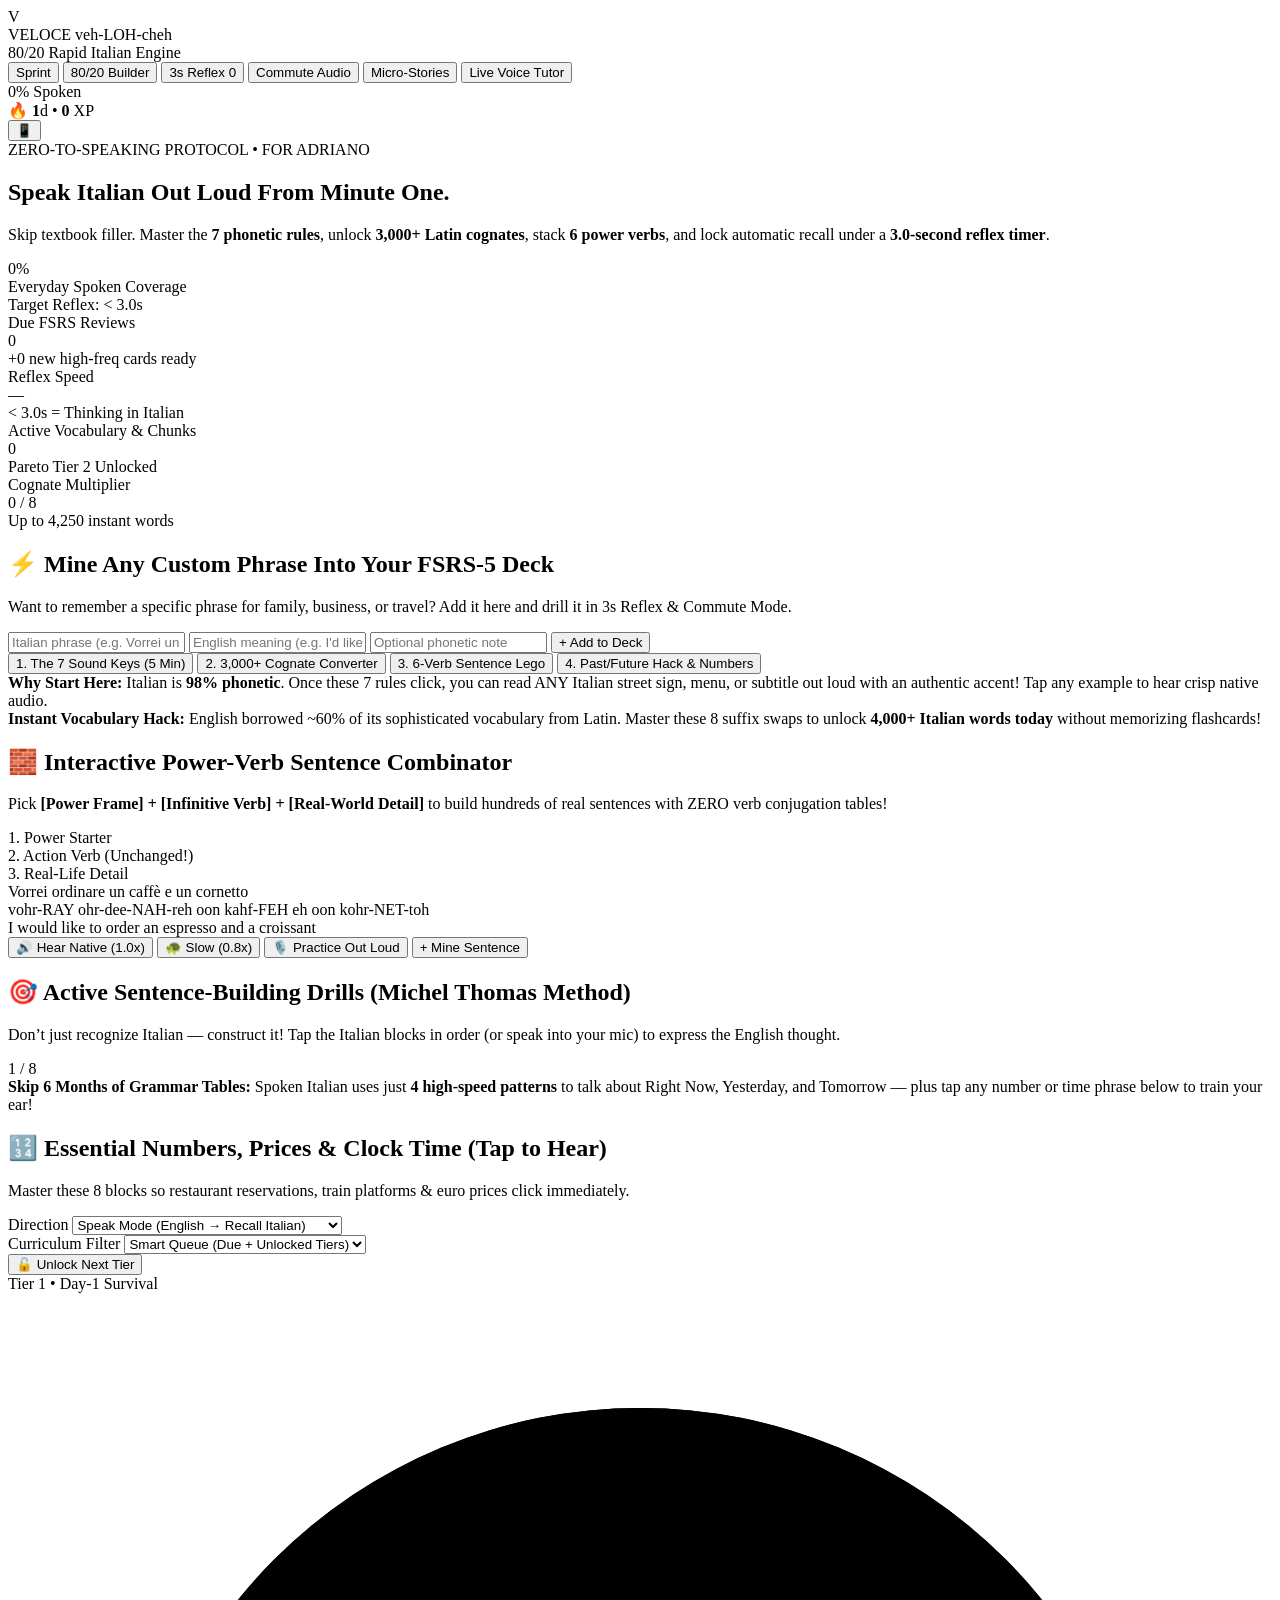
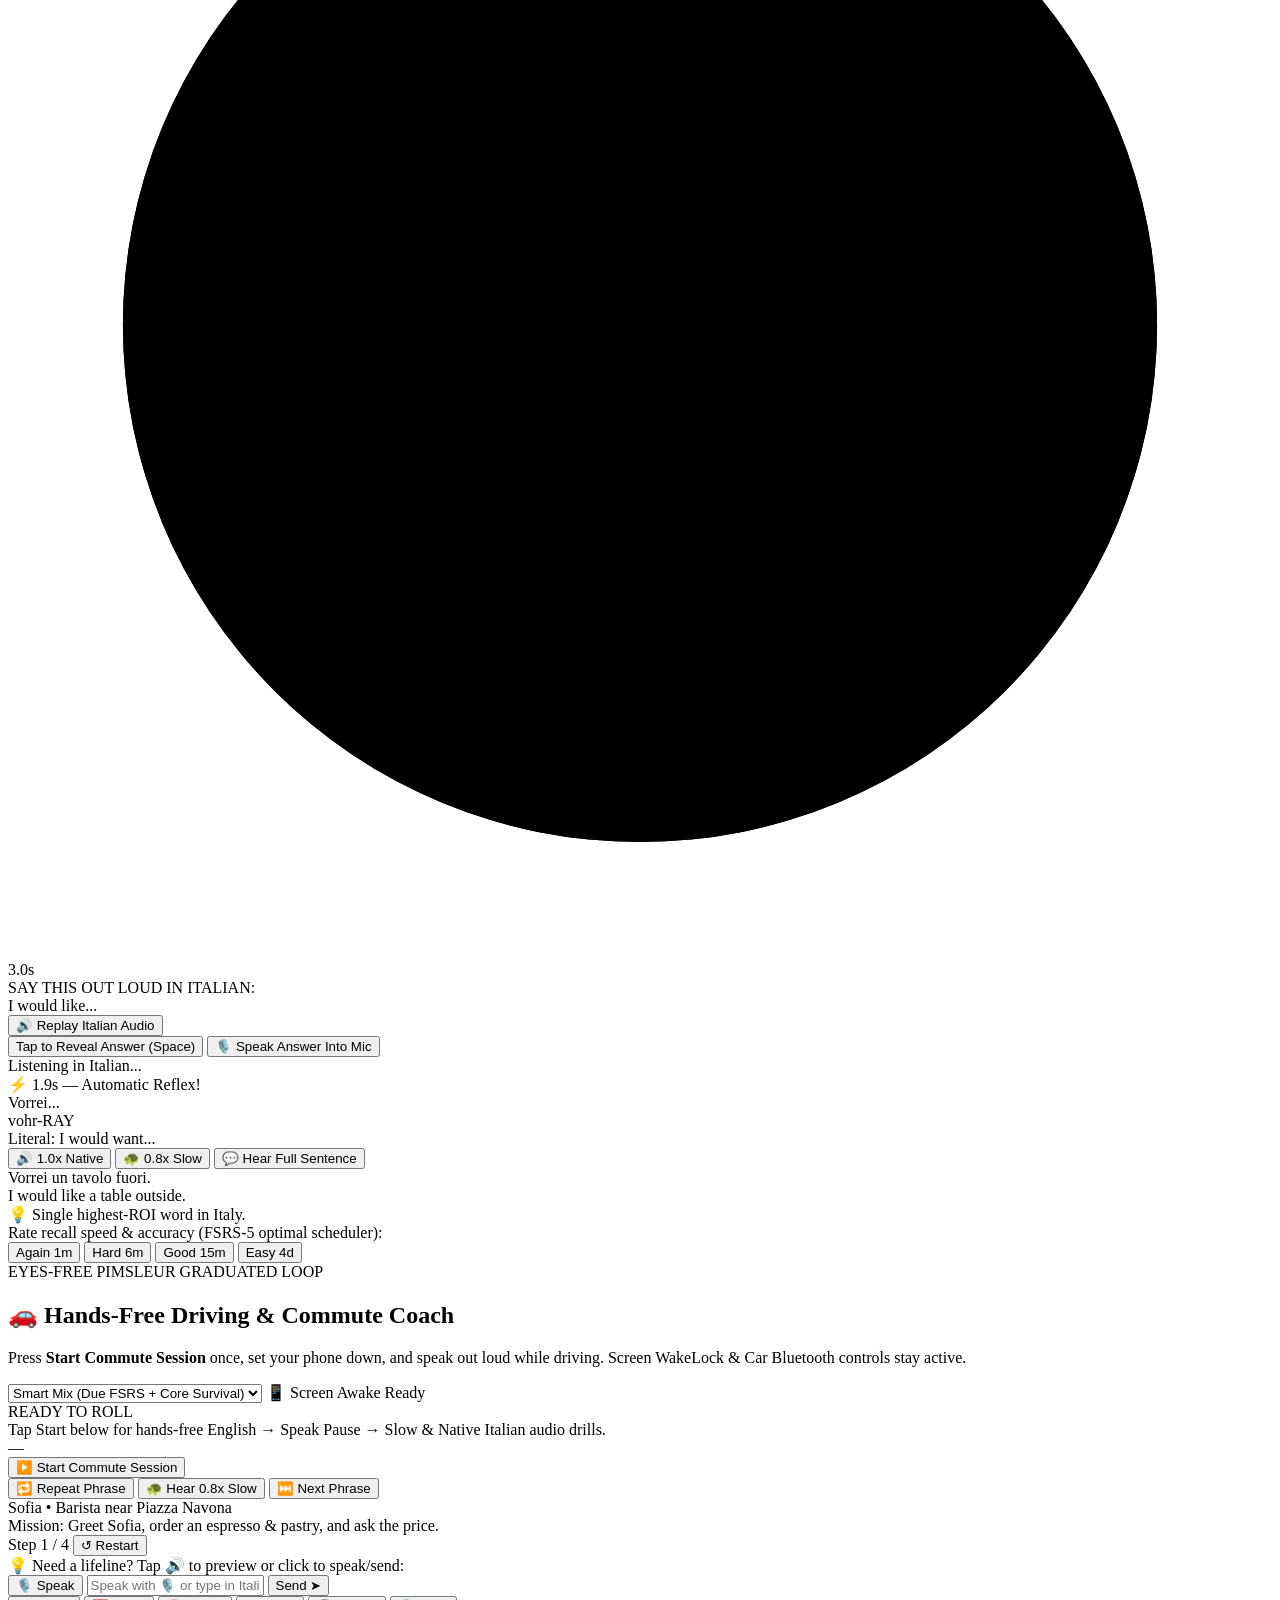
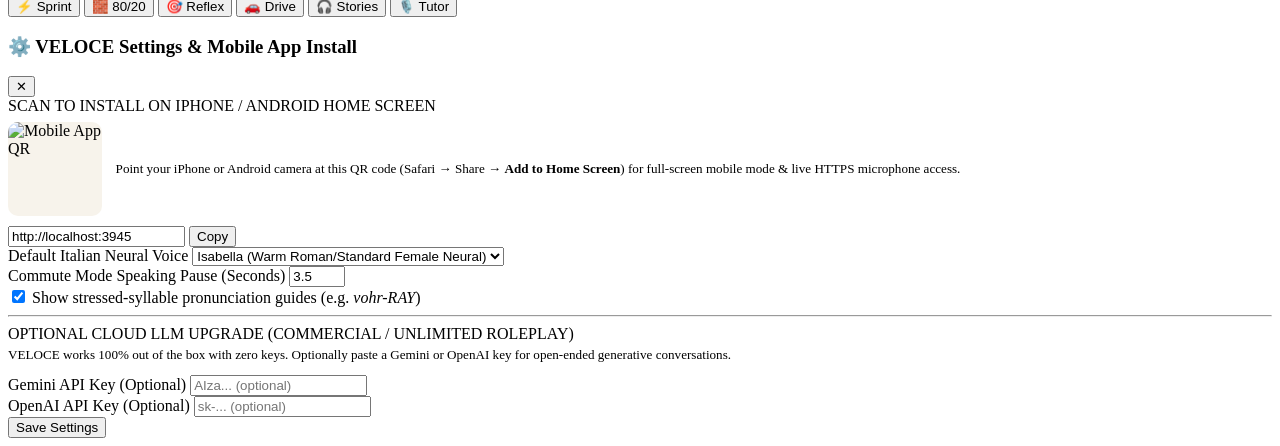
==== index.html @ bdfc1083 "Publish VELOCE index.html" ====
<!DOCTYPE html>
<html lang="en">
<head>
  <meta charset="UTF-8" />
  <meta name="viewport" content="width=device-width, initial-scale=1.0, maximum-scale=1.0, user-scalable=no, viewport-fit=cover" />
  <meta name="theme-color" content="#0e1210" />
  <meta name="apple-mobile-web-app-capable" content="yes" />
  <meta name="apple-mobile-web-app-status-bar-style" content="black-translucent" />
  <meta name="apple-mobile-web-app-title" content="VELOCE" />
  <title>VELOCE — Speak Real Italian Fast</title>
  <link rel="manifest" href="manifest.json" />
  <link rel="icon" type="image/svg+xml" href="icon.svg" />
  <link rel="apple-touch-icon" href="icon.svg" />
  <link rel="preconnect" href="https://fonts.googleapis.com" />
  <link rel="preconnect" href="https://fonts.gstatic.com" crossorigin />
  <link href="https://fonts.googleapis.com/css2?family=Fraunces:opsz,wght@9..144,600;9..144,700&family=Plus+Jakarta+Sans:wght@400;500;600;700;800&display=swap" rel="stylesheet" />
  <link rel="stylesheet" href="styles.css" />
</head>
<body>
  <div class="tricolore-bar">
    <span class="tri-green"></span>
    <span class="tri-white"></span>
    <span class="tri-red"></span>
  </div>

  <!-- Sticky Header -->
  <header class="topbar">
    <div class="brand" id="brandHomeBtn" title="Return to Today's Sprint">
      <div class="brand-mark">V</div>
      <div class="brand-copy">
        <div class="brand-title-row">
          <span class="brand-name">VELOCE</span>
          <span class="brand-phonetic">veh-LOH-cheh</span>
        </div>
        <span class="brand-sub">80/20 Rapid Italian Engine</span>
      </div>
    </div>

    <!-- Desktop Navigation -->
    <nav class="desktop-nav" aria-label="Primary Modes">
      <button class="nav-pill active" data-tab="sprint">Sprint</button>
      <button class="nav-pill" data-tab="builder">80/20 Builder</button>
      <button class="nav-pill" data-tab="reflex">3s Reflex <span class="pill-badge" id="navDueBadge">0</span></button>
      <button class="nav-pill" data-tab="drive">Commute Audio</button>
      <button class="nav-pill" data-tab="stories">Micro-Stories</button>
      <button class="nav-pill" data-tab="tutor">Live Voice Tutor</button>
    </nav>

    <div class="topbar-stats">
      <div class="stat-chip" title="Estimated everyday spoken Italian coverage unlocked">
        <span class="stat-dot green"></span>
        <span id="hdrCoverage">0%</span>
        <span class="stat-label-hide">Spoken</span>
      </div>
      <div class="stat-chip gold" title="Daily Streak & Fluency XP">
        <span>🔥 <strong id="hdrStreak">1</strong>d</span>
        <span class="divider">•</span>
        <span><strong id="hdrXp">0</strong> XP</span>
      </div>
      <button class="icon-btn" id="openSettingsBtn" title="Scan QR for iPhone/Android &amp; Voice Settings" aria-label="Settings">
        📱
      </button>
    </div>
  </header>

  <!-- Main Viewport -->
  <main class="app-container">

    <!-- ==================== 1. TODAY'S SPRINT ==================== -->
    <section class="view active" id="view-sprint">
      <div class="hero-card">
        <div class="hero-top">
          <div>
            <span class="eyebrow">ZERO-TO-SPEAKING PROTOCOL • FOR ADRIANO</span>
            <h1>Speak Italian Out Loud From Minute One.</h1>
            <p class="hero-desc">
              Skip textbook filler. Master the <strong>7 phonetic rules</strong>, unlock <strong>3,000+ Latin cognates</strong>, stack <strong>6 power verbs</strong>, and lock automatic recall under a <strong>3.0-second reflex timer</strong>.
            </p>
          </div>
          <div class="coverage-dial-card">
            <div class="coverage-big" id="sprintCoverageBig">0%</div>
            <div class="coverage-caption">Everyday Spoken Coverage</div>
            <div class="coverage-bar-track">
              <div class="coverage-bar-fill" id="sprintCoverageBar" style="width: 6%"></div>
            </div>
            <div class="coverage-sub" id="sprintLatencyStat">Target Reflex: &lt; 3.0s</div>
          </div>
        </div>

        <!-- 5-Step 15-Min Daily Sprint -->
        <div class="sprint-checklist" id="sprintChecklist"></div>
      </div>

      <!-- Telemetry KPI Strip -->
      <div class="kpi-grid">
        <div class="kpi-card">
          <span class="kpi-label">Due FSRS Reviews</span>
          <div class="kpi-val" id="kpiDue">0</div>
          <span class="kpi-foot" id="kpiNewAvail">+0 new high-freq cards ready</span>
        </div>
        <div class="kpi-card">
          <span class="kpi-label">Reflex Speed</span>
          <div class="kpi-val" id="kpiLatency">—</div>
          <span class="kpi-foot">&lt; 3.0s = Thinking in Italian</span>
        </div>
        <div class="kpi-card">
          <span class="kpi-label">Active Vocabulary &amp; Chunks</span>
          <div class="kpi-val" id="kpiMastered">0</div>
          <span class="kpi-foot" id="kpiTierLabel">Pareto Tier 2 Unlocked</span>
        </div>
        <div class="kpi-card">
          <span class="kpi-label">Cognate Multiplier</span>
          <div class="kpi-val" id="kpiCognates">0 / 8</div>
          <span class="kpi-foot">Up to 4,250 instant words</span>
        </div>
      </div>

      <!-- Instant Phrase Miner Widget -->
      <div class="section-card miner-quick-card">
        <div class="section-head">
          <div>
            <h2>⚡ Mine Any Custom Phrase Into Your FSRS-5 Deck</h2>
            <p class="muted">Want to remember a specific phrase for family, business, or travel? Add it here and drill it in 3s Reflex &amp; Commute Mode.</p>
          </div>
        </div>
        <form id="customMineForm" class="mine-form">
          <input type="text" id="mineItInput" placeholder="Italian phrase (e.g. Vorrei un espresso doppio)" required />
          <input type="text" id="mineEnInput" placeholder="English meaning (e.g. I'd like a double espresso)" required />
          <input type="text" id="minePhInput" placeholder="Optional phonetic note" />
          <button type="submit" class="btn-primary">+ Add to Deck</button>
        </form>
      </div>
    </section>

    <!-- ==================== 2. 80/20 POWER BUILDER ==================== -->
    <section class="view" id="view-builder">
      <div class="subtab-bar">
        <button class="subtab-btn active" data-subtab="builder-sounds">1. The 7 Sound Keys (5 Min)</button>
        <button class="subtab-btn" data-subtab="builder-cognates">2. 3,000+ Cognate Converter</button>
        <button class="subtab-btn" data-subtab="builder-lego">3. 6-Verb Sentence Lego</button>
        <button class="subtab-btn" data-subtab="builder-verbs">4. Past/Future Hack &amp; Numbers</button>
      </div>

      <!-- Sub-view A: 7 Sound Keys -->
      <div class="subview active" id="builder-sounds">
        <div class="banner-note">
          <strong>Why Start Here:</strong> Italian is <strong>98% phonetic</strong>. Once these 7 rules click, you can read ANY Italian street sign, menu, or subtitle out loud with an authentic accent! Tap any example to hear crisp native audio.
        </div>
        <div class="cards-stack" id="phoneticKeysList"></div>
      </div>

      <!-- Sub-view B: Cognate Converter -->
      <div class="subview" id="builder-cognates">
        <div class="banner-note">
          <strong>Instant Vocabulary Hack:</strong> English borrowed ~60% of its sophisticated vocabulary from Latin. Master these 8 suffix swaps to unlock <strong>4,000+ Italian words today</strong> without memorizing flashcards!
        </div>
        <div class="cards-stack" id="cognateLawsList"></div>
      </div>

      <!-- Sub-view C: Michel Thomas Power-Verb Lego Matrix -->
      <div class="subview" id="builder-lego">
        <div class="section-card">
          <div class="section-head">
            <div>
              <h2>🧱 Interactive Power-Verb Sentence Combinator</h2>
              <p class="muted">Pick <strong>[Power Frame] + [Infinitive Verb] + [Real-World Detail]</strong> to build hundreds of real sentences with ZERO verb conjugation tables!</p>
            </div>
          </div>

          <div class="lego-slots-grid">
            <div class="lego-col">
              <label class="slot-label">1. Power Starter</label>
              <div class="lego-options" id="legoStarters"></div>
            </div>
            <div class="lego-col">
              <label class="slot-label">2. Action Verb (Unchanged!)</label>
              <div class="lego-options" id="legoActions"></div>
            </div>
            <div class="lego-col">
              <label class="slot-label">3. Real-Life Detail</label>
              <div class="lego-options" id="legoComplements"></div>
            </div>
          </div>

          <div class="lego-preview-box">
            <div class="lego-it" id="legoBuiltIt">Vorrei ordinare un caffè e un cornetto</div>
            <div class="lego-ph" id="legoBuiltPh">vohr-RAY ohr-dee-NAH-reh oon kahf-FEH eh oon kohr-NET-toh</div>
            <div class="lego-en" id="legoBuiltEn">I would like to order an espresso and a croissant</div>
            <div class="lego-note" id="legoBuiltNote"></div>
            <div class="lego-actions-row">
              <button class="btn-primary" id="legoSpeakNormalBtn">🔊 Hear Native (1.0x)</button>
              <button class="btn-secondary" id="legoSpeakSlowBtn">🐢 Slow (0.8x)</button>
              <button class="btn-secondary" id="legoMicPracticeBtn">🎙️ Practice Out Loud</button>
              <button class="btn-outline" id="legoMineBtn">+ Mine Sentence</button>
            </div>
            <div class="mic-feedback-inline hidden" id="legoMicFeedback"></div>
          </div>
        </div>

        <!-- Guided Sentence Construction Challenges -->
        <div class="section-card" style="margin-top: 1.25rem;">
          <div class="section-head">
            <div>
              <h2>🎯 Active Sentence-Building Drills (Michel Thomas Method)</h2>
              <p class="muted">Don’t just recognize Italian — construct it! Tap the Italian blocks in order (or speak into your mic) to express the English thought.</p>
            </div>
            <span class="pill-counter" id="challengeProgressBadge">1 / 8</span>
          </div>
          <div id="legoChallengeArena"></div>
        </div>
      </div>

      <!-- Sub-view D: Polyglot Verb, Past/Future Shortcuts & Numbers/Time -->
      <div class="subview" id="builder-verbs">
        <div class="banner-note">
          <strong>Skip 6 Months of Grammar Tables:</strong> Spoken Italian uses just <strong>4 high-speed patterns</strong> to talk about Right Now, Yesterday, and Tomorrow — plus tap any number or time phrase below to train your ear!
        </div>
        <div class="cards-stack" id="verbHacksList"></div>
        <div class="section-card" style="margin-top:1.15rem;">
          <div class="section-head">
            <div>
              <h2>🔢 Essential Numbers, Prices &amp; Clock Time (Tap to Hear)</h2>
              <p class="muted">Master these 8 blocks so restaurant reservations, train platforms &amp; euro prices click immediately.</p>
            </div>
          </div>
          <div class="ex-chips-grid" id="numbersTimeGrid"></div>
        </div>
      </div>
    </section>

    <!-- ==================== 3. FSRS-5 3-SECOND REFLEX DRILLS ==================== -->
    <section class="view" id="view-reflex">
      <div class="reflex-toolbar">
        <div class="toolbar-group">
          <label class="mini-label">Direction</label>
          <select id="reflexDirectionSelect" class="select-pill">
            <option value="en-to-it">Speak Mode (English → Recall Italian)</option>
            <option value="audio-to-en">Pure Ear Mode (Italian Audio → Meaning)</option>
          </select>
        </div>
        <div class="toolbar-group">
          <label class="mini-label">Curriculum Filter</label>
          <select id="reflexTierSelect" class="select-pill">
            <option value="unlocked">Smart Queue (Due + Unlocked Tiers)</option>
            <option value="1">Tier 1: Day-1 Survival</option>
            <option value="2">Tier 2: Power Verbs</option>
            <option value="3">Tier 3: Connectors &amp; Glue</option>
            <option value="4">Tier 4: Cafe, Trattoria &amp; Wine</option>
            <option value="5">Tier 5: Travel &amp; Directions</option>
            <option value="6">Tier 6: Family, Heritage &amp; Work</option>
            <option value="7">Tier 7: Native Expressions</option>
            <option value="8">Tier 8: Numbers, Time &amp; Past Tense</option>
            <option value="mined">My Mined Phrases</option>
          </select>
        </div>
        <button class="btn-secondary btn-sm" id="unlockAllTiersBtn" title="Unlock all 8 Pareto frequency tiers immediately">🔓 Unlock Next Tier</button>
      </div>

      <div class="reflex-stage" id="reflexStage">
        <div class="reflex-card" id="reflexCard">
          <div class="reflex-card-header">
            <span class="tier-tag" id="rfCategoryTag">Tier 1 • Day-1 Survival</span>
            <div class="timer-ring-wrap" title="Answer under 3.0s to bypass mental translation!">
              <svg class="timer-svg" viewBox="0 0 44 44">
                <circle class="timer-bg" cx="22" cy="22" r="18"></circle>
                <circle class="timer-fg" id="rfTimerCircle" cx="22" cy="22" r="18"></circle>
              </svg>
              <span class="timer-text" id="rfTimerText">3.0s</span>
            </div>
          </div>

          <div class="reflex-prompt-zone">
            <div class="prompt-instruction" id="rfInstruction">SAY THIS OUT LOUD IN ITALIAN:</div>
            <div class="prompt-main" id="rfPromptMain">I would like...</div>
            <button class="btn-audio-pill hidden" id="rfReplayPromptAudioBtn">🔊 Replay Italian Audio</button>
          </div>

          <!-- Voice Answer or Reveal -->
          <div class="reflex-pre-reveal" id="rfPreReveal">
            <button class="btn-primary btn-xl" id="rfRevealBtn">Tap to Reveal Answer (Space)</button>
            <button class="btn-mic-outline" id="rfVoiceAnswerBtn">🎙️ Speak Answer Into Mic</button>
            <div class="mic-live-status hidden" id="rfMicStatus">Listening in Italian...</div>
          </div>

          <!-- Answer Zone -->
          <div class="reflex-answer-zone hidden" id="rfAnswerZone">
            <div class="latency-pill" id="rfLatencyBadge">⚡ 1.9s — Automatic Reflex!</div>
            <div class="answer-it" id="rfAnswerIt">Vorrei...</div>
            <div class="answer-ph" id="rfAnswerPh">vohr-RAY</div>
            <div class="answer-en-sub" id="rfAnswerSub">Literal: I would want...</div>

            <div class="answer-audio-btns">
              <button class="btn-secondary btn-sm" id="rfHearNormalBtn">🔊 1.0x Native</button>
              <button class="btn-secondary btn-sm" id="rfHearSlowBtn">🐢 0.8x Slow</button>
              <button class="btn-secondary btn-sm" id="rfHearExampleBtn">💬 Hear Full Sentence</button>
            </div>

            <div class="example-box">
              <div class="ex-it" id="rfExampleIt">Vorrei un tavolo fuori.</div>
              <div class="ex-en" id="rfExampleEn">I would like a table outside.</div>
              <div class="ex-tip" id="rfTip">💡 Single highest-ROI word in Italy.</div>
            </div>

            <div class="fsrs-grade-label">Rate recall speed &amp; accuracy (FSRS-5 optimal scheduler):</div>
            <div class="fsrs-buttons">
              <button class="grade-btn again" data-rating="1">
                <span class="g-name">Again</span>
                <span class="g-int" id="int-1">1m</span>
              </button>
              <button class="grade-btn hard" data-rating="2">
                <span class="g-name">Hard</span>
                <span class="g-int" id="int-2">6m</span>
              </button>
              <button class="grade-btn good" data-rating="3">
                <span class="g-name">Good</span>
                <span class="g-int" id="int-3">15m</span>
              </button>
              <button class="grade-btn easy" data-rating="4">
                <span class="g-name">Easy</span>
                <span class="g-int" id="int-4">4d</span>
              </button>
            </div>
          </div>
        </div>
      </div>
    </section>

    <!-- ==================== 4. HANDS-FREE COMMUTE / DRIVING MODE ==================== -->
    <section class="view" id="view-drive">
      <div class="drive-shell">
        <div class="drive-header">
          <span class="eyebrow">EYES-FREE PIMSLEUR GRADUATED LOOP</span>
          <h2>🚗 Hands-Free Driving &amp; Commute Coach</h2>
          <p class="muted">Press <strong>Start Commute Session</strong> once, set your phone down, and speak out loud while driving. Screen WakeLock &amp; Car Bluetooth controls stay active.</p>
        </div>

        <div class="drive-controls-top">
          <select id="driveTopicSelect" class="select-pill">
            <option value="smart">Smart Mix (Due FSRS + Core Survival)</option>
            <option value="1">Day-1 Survival &amp; Politeness</option>
            <option value="2">The 6 Power Verbs</option>
            <option value="3">Connectors &amp; Conversation Glue</option>
            <option value="4">Cafe, Restaurant &amp; Wine</option>
            <option value="5">Travel, Directions &amp; Hotel</option>
            <option value="6">Heritage, Family &amp; Business</option>
            <option value="7">Authentic Native Reactions</option>
            <option value="8">Numbers, Time &amp; Past-Tense Power</option>
          </select>
          <span class="wakelock-pill" id="wakeLockBadge">📱 Screen Awake Ready</span>
        </div>

        <div class="drive-stage-card">
          <div class="drive-step-indicator" id="drivePhaseBadge">READY TO ROLL</div>
          <div class="drive-main-en" id="drivePromptEn">Tap Start below for hands-free English → Speak Pause → Slow &amp; Native Italian audio drills.</div>
          <div class="drive-main-it" id="driveTargetIt">—</div>
          <div class="drive-main-ph" id="driveTargetPh"></div>

          <div class="drive-progress-track">
            <div class="drive-progress-fill" id="driveProgressFill" style="width:0%"></div>
          </div>

          <div class="drive-giant-buttons">
            <button class="btn-drive-main" id="driveToggleBtn">▶️ Start Commute Session</button>
          </div>

          <div class="drive-sub-buttons">
            <button class="btn-drive-sub" id="driveRepeatBtn">🔁 Repeat Phrase</button>
            <button class="btn-drive-sub" id="driveSlowBtn">🐢 Hear 0.8x Slow</button>
            <button class="btn-drive-sub" id="driveSkipBtn">⏭️ Next Phrase</button>
          </div>
        </div>
      </div>
    </section>

    <!-- ==================== 5. NATIVE EAR & MICRO-STORIES ==================== -->
    <section class="view" id="view-stories">
      <div class="stories-layout">
        <aside class="stories-sidebar" id="storiesList"></aside>
        <div class="story-reader-card" id="storyReader"></div>
      </div>
    </section>

    <!-- ==================== 6. LIVE AI ITALIAN VOICE TUTOR ==================== -->
    <section class="view" id="view-tutor">
      <div class="tutor-layout">
        <aside class="tutor-scenarios" id="tutorScenarioList"></aside>

        <div class="tutor-chat-panel">
          <div class="tutor-top-banner">
            <div>
              <div class="tutor-persona-name" id="tutorPersonaTitle">Sofia • Barista near Piazza Navona</div>
              <div class="tutor-mission-desc" id="tutorMissionGoal">Mission: Greet Sofia, order an espresso &amp; pastry, and ask the price.</div>
            </div>
            <div class="tutor-top-right">
              <span class="mission-step-pill" id="tutorStepBadge">Step 1 / 4</span>
              <button class="btn-secondary btn-sm" id="tutorRestartBtn">↺ Restart</button>
            </div>
          </div>

          <div class="chat-messages" id="tutorMessages"></div>

          <!-- 3 Beginner Lifelines ("Say This Next...") -->
          <div class="lifelines-drawer">
            <div class="lifelines-label">💡 Need a lifeline? Tap 🔊 to preview or click to speak/send:</div>
            <div class="lifelines-grid" id="tutorLifelines"></div>
          </div>

          <!-- Voice Mic + Text Input Bar -->
          <div class="tutor-input-bar">
            <button class="btn-mic-live" id="tutorMicBtn" title="Tap and speak Italian out loud!">
              <span id="tutorMicIcon">🎙️</span>
              <span id="tutorMicLabel">Speak</span>
            </button>
            <input type="text" id="tutorTextInput" placeholder="Speak with 🎙️ or type in Italian (or ask 'How do I say...')..." />
            <button class="btn-primary" id="tutorSendBtn">Send ➤</button>
          </div>
        </div>
      </div>
    </section>

  </main>

  <!-- Mobile Bottom Navigation -->
  <nav class="bottom-nav" aria-label="Mobile Navigation">
    <button class="bnav-item active" data-tab="sprint">
      <span class="bnav-icon">⚡</span>
      <span class="bnav-txt">Sprint</span>
    </button>
    <button class="bnav-item" data-tab="builder">
      <span class="bnav-icon">🧱</span>
      <span class="bnav-txt">80/20</span>
    </button>
    <button class="bnav-item" data-tab="reflex">
      <span class="bnav-icon">🎯</span>
      <span class="bnav-txt">Reflex</span>
    </button>
    <button class="bnav-item" data-tab="drive">
      <span class="bnav-icon">🚗</span>
      <span class="bnav-txt">Drive</span>
    </button>
    <button class="bnav-item" data-tab="stories">
      <span class="bnav-icon">🎧</span>
      <span class="bnav-txt">Stories</span>
    </button>
    <button class="bnav-item" data-tab="tutor">
      <span class="bnav-icon">🎙️</span>
      <span class="bnav-txt">Tutor</span>
    </button>
  </nav>

  <!-- Settings & Mobile PWA Modal -->
  <div class="modal-backdrop hidden" id="settingsModal">
    <div class="modal-card">
      <div class="modal-head">
        <h3>⚙️ VELOCE Settings &amp; Mobile App Install</h3>
        <button class="icon-btn" id="closeSettingsBtn">✕</button>
      </div>
      <div class="modal-body">
        <div class="mobile-link-box">
          <div class="eyebrow">SCAN TO INSTALL ON IPHONE / ANDROID HOME SCREEN</div>
          <div style="display:flex;gap:0.85rem;align-items:center;margin:0.4rem 0 0.65rem;">
            <img id="modalQrImg" src="api/qr" alt="Mobile App QR" style="width:94px;height:94px;border-radius:10px;border:1px solid var(--border-strong);background:#f7f3eb;flex-shrink:0;" />
            <p class="muted" style="margin:0;font-size:0.82rem;">Point your iPhone or Android camera at this QR code (Safari → Share → <strong>Add to Home Screen</strong>) for full-screen mobile mode &amp; live HTTPS microphone access.</p>
          </div>
          <div class="tunnel-url-row">
            <input type="text" id="modalTunnelUrl" readonly value="http://localhost:3945" />
            <button class="btn-secondary btn-sm" id="copyTunnelBtn">Copy</button>
          </div>
        </div>

        <div class="form-row">
          <label>Default Italian Neural Voice</label>
          <select id="settingVoiceGender" class="select-pill full">
            <option value="female">Isabella (Warm Roman/Standard Female Neural)</option>
            <option value="male">Diego (Clear Milan/Standard Male Neural)</option>
          </select>
        </div>

        <div class="form-row">
          <label>Commute Mode Speaking Pause (Seconds)</label>
          <input type="number" id="settingCommutePause" min="2" max="8" step="0.5" value="3.5" />
        </div>

        <div class="form-row checkbox-row">
          <input type="checkbox" id="settingShowPhonetics" checked />
          <label for="settingShowPhonetics">Show stressed-syllable pronunciation guides (e.g. <em>vohr-RAY</em>)</label>
        </div>

        <hr class="modal-hr" />
        <div class="eyebrow">OPTIONAL CLOUD LLM UPGRADE (COMMERCIAL / UNLIMITED ROLEPLAY)</div>
        <p class="muted" style="font-size:0.82rem;margin:0.25rem 0 0.75rem;">VELOCE works 100% out of the box with zero keys. Optionally paste a Gemini or OpenAI key for open-ended generative conversations.</p>
        <div class="form-row">
          <label>Gemini API Key (Optional)</label>
          <input type="password" id="settingGeminiKey" placeholder="AIza... (optional)" autocomplete="off" />
        </div>
        <div class="form-row">
          <label>OpenAI API Key (Optional)</label>
          <input type="password" id="settingOpenaiKey" placeholder="sk-... (optional)" autocomplete="off" />
        </div>
      </div>
      <div class="modal-foot">
        <button class="btn-primary" id="saveSettingsBtn">Save Settings</button>
      </div>
    </div>
  </div>

  <!-- Toast Notification -->
  <div class="toast hidden" id="appToast"></div>

  <script src="app.js"></script>
</body>
</html>
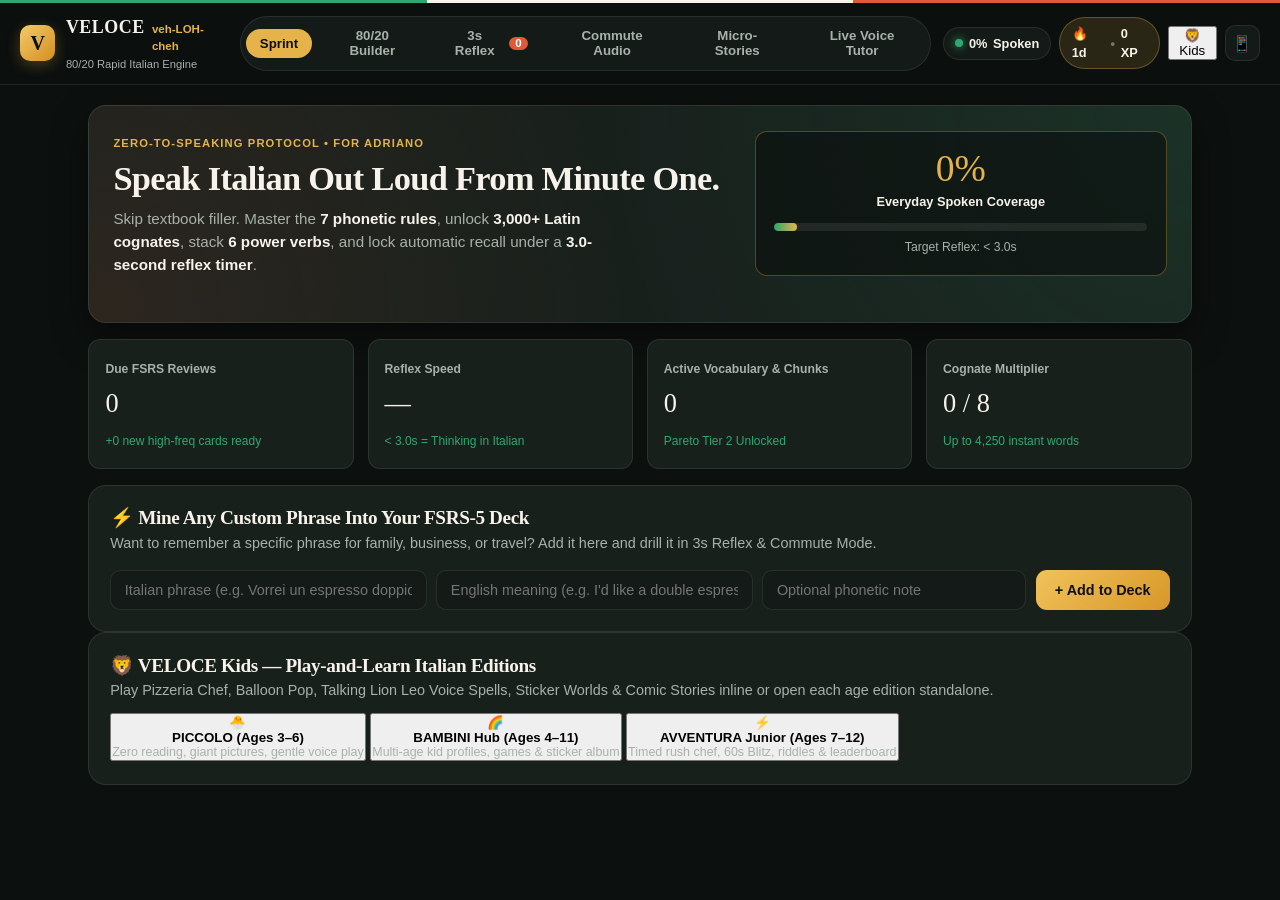
==== commit 1302818e: "Publish VELOCE index.html" ====
--- a/index.html
+++ b/index.html
@@ -57,6 +57,7 @@
         <span class="divider">•</span>
         <span><strong id="hdrXp">0</strong> XP</span>
       </div>
+      <button class="kids-mode-pill" id="openKidsModeBtn" title="Switch to Kids Play-and-Learn Italian">🦁 <span>Kids</span></button>
       <button class="icon-btn" id="openSettingsBtn" title="Scan QR for iPhone/Android &amp; Voice Settings" aria-label="Settings">
         📱
       </button>
@@ -71,7 +72,7 @@
       <div class="hero-card">
         <div class="hero-top">
           <div>
-            <span class="eyebrow">ZERO-TO-SPEAKING PROTOCOL • FOR ADRIANO</span>
+            <span class="eyebrow" id="heroEyebrowUser">ZERO-TO-SPEAKING PROTOCOL • FOR ADRIANO</span>
             <h1>Speak Italian Out Loud From Minute One.</h1>
             <p class="hero-desc">
               Skip textbook filler. Master the <strong>7 phonetic rules</strong>, unlock <strong>3,000+ Latin cognates</strong>, stack <strong>6 power verbs</strong>, and lock automatic recall under a <strong>3.0-second reflex timer</strong>.
@@ -129,6 +130,39 @@
           <input type="text" id="minePhInput" placeholder="Optional phonetic note" />
           <button type="submit" class="btn-primary">+ Add to Deck</button>
         </form>
+      </div>
+
+      <!-- VELOCE Kids Play Worlds Launcher -->
+      <div class="section-card kids-launcher-card">
+        <div class="section-head" style="margin-bottom:0.75rem;">
+          <div>
+            <h2>🦁 VELOCE Kids — Play-and-Learn Italian Editions</h2>
+            <p class="muted">Play Pizzeria Chef, Balloon Pop, Talking Lion Leo Voice Spells, Sticker Worlds &amp; Comic Stories inline or open each age edition standalone.</p>
+          </div>
+        </div>
+        <div class="kids-launch-grid">
+          <button class="kids-launch-btn" data-kids-edition="piccolo">
+            <span class="kl-icon">🐣</span>
+            <div>
+              <strong>PICCOLO (Ages 3–6)</strong>
+              <div class="muted" style="font-size:0.78rem;">Zero reading, giant pictures, gentle voice play</div>
+            </div>
+          </button>
+          <button class="kids-launch-btn" data-kids-edition="kids">
+            <span class="kl-icon">🌈</span>
+            <div>
+              <strong>BAMBINI Hub (Ages 4–11)</strong>
+              <div class="muted" style="font-size:0.78rem;">Multi-age kid profiles, games &amp; sticker album</div>
+            </div>
+          </button>
+          <button class="kids-launch-btn" data-kids-edition="junior">
+            <span class="kl-icon">⚡</span>
+            <div>
+              <strong>AVVENTURA Junior (Ages 7–12)</strong>
+              <div class="muted" style="font-size:0.78rem;">Timed rush chef, 60s Blitz, riddles &amp; leaderboard</div>
+            </div>
+          </button>
+        </div>
       </div>
     </section>
 
@@ -504,6 +538,22 @@
     </div>
   </div>
 
+  <!-- Fullscreen Embedded Kids Mode Overlay -->
+  <div class="kids-overlay hidden" id="kidsModeOverlay">
+    <div class="kids-overlay-bar">
+      <div class="kids-ov-eds">
+        <button class="kids-ov-ed active" data-ov-ed="kids">🌈 4–11 Hub</button>
+        <button class="kids-ov-ed" data-ov-ed="piccolo">🐣 3–6 Piccolo</button>
+        <button class="kids-ov-ed" data-ov-ed="junior">⚡ 7–12 Junior</button>
+      </div>
+      <div style="display:flex;gap:0.45rem;align-items:center;">
+        <a id="kidsStandaloneLink" href="kids/" target="_blank" rel="noopener" class="btn-secondary btn-sm" style="text-decoration:none;">Open Standalone ↗</a>
+        <button class="btn-primary btn-sm" id="closeKidsModeBtn">✕ Back to VELOCE</button>
+      </div>
+    </div>
+    <iframe id="kidsEmbeddedFrame" title="VELOCE Kids Mode" allow="microphone; autoplay"></iframe>
+  </div>
+
   <!-- Toast Notification -->
   <div class="toast hidden" id="appToast"></div>
 
--- a/styles.css
+++ b/styles.css
@@ -0,0 +1,1279 @@
+:root {
+  --bg: #0c100e;
+  --bg-elev: #141a17;
+  --bg-card: #18201c;
+  --bg-card-hover: #1e2823;
+  --border: rgba(247, 243, 235, 0.09);
+  --border-strong: rgba(230, 179, 75, 0.32);
+  --text: #f7f3eb;
+  --text-muted: #a6b2aa;
+  --gold: #e6b34b;
+  --gold-soft: rgba(230, 179, 75, 0.14);
+  --green: #2ea86f;
+  --green-soft: rgba(46, 168, 111, 0.15);
+  --terracotta: #e05a3a;
+  --terracotta-soft: rgba(224, 90, 58, 0.16);
+  --blue: #4f9cf9;
+  --radius-lg: 18px;
+  --radius-md: 12px;
+  --radius-sm: 8px;
+  --shadow: 0 14px 36px rgba(0, 0, 0, 0.42);
+}
+
+* {
+  box-sizing: border-box;
+  margin: 0;
+  padding: 0;
+  -webkit-tap-highlight-color: transparent;
+}
+
+html, body {
+  background: var(--bg);
+  color: var(--text);
+  font-family: 'Plus Jakarta Sans', -apple-system, BlinkMacSystemFont, sans-serif;
+  line-height: 1.5;
+  min-height: 100vh;
+  overflow-x: hidden;
+}
+
+h1, h2, h3 {
+  font-family: 'Fraunces', Georgia, serif;
+  font-weight: 700;
+  letter-spacing: -0.02em;
+  line-height: 1.2;
+}
+
+button, input, select {
+  font-family: inherit;
+}
+
+/* Tricolore Top Accent */
+.tricolore-bar {
+  display: grid;
+  grid-template-columns: 1fr 1fr 1fr;
+  height: 3px;
+  position: sticky;
+  top: 0;
+  z-index: 100;
+}
+.tri-green { background: #2ea86f; }
+.tri-white { background: #f7f3eb; }
+.tri-red { background: #e05a3a; }
+
+/* Sticky Header */
+.topbar {
+  position: sticky;
+  top: 3px;
+  z-index: 95;
+  display: flex;
+  align-items: center;
+  justify-content: space-between;
+  gap: 0.75rem;
+  padding: 0.7rem 1.25rem;
+  background: rgba(12, 16, 14, 0.92);
+  backdrop-filter: blur(14px);
+  border-bottom: 1px solid var(--border);
+}
+
+.brand {
+  display: flex;
+  align-items: center;
+  gap: 0.65rem;
+  cursor: pointer;
+}
+.brand-mark {
+  width: 36px;
+  height: 36px;
+  border-radius: 10px;
+  background: linear-gradient(135deg, #f3ca68, #d48e22);
+  color: #0c100e;
+  font-family: 'Fraunces', serif;
+  font-weight: 800;
+  font-size: 1.25rem;
+  display: grid;
+  place-items: center;
+  box-shadow: 0 4px 14px rgba(230, 179, 75, 0.28);
+}
+.brand-title-row {
+  display: flex;
+  align-items: baseline;
+  gap: 0.45rem;
+}
+.brand-name {
+  font-family: 'Fraunces', serif;
+  font-weight: 700;
+  font-size: 1.12rem;
+  letter-spacing: 0.03em;
+}
+.brand-phonetic {
+  font-size: 0.72rem;
+  color: var(--gold);
+  font-weight: 600;
+}
+.brand-sub {
+  display: block;
+  font-size: 0.7rem;
+  color: var(--text-muted);
+}
+
+.desktop-nav {
+  display: flex;
+  align-items: center;
+  gap: 0.35rem;
+  background: var(--bg-elev);
+  padding: 0.28rem;
+  border-radius: 999px;
+  border: 1px solid var(--border);
+}
+.nav-pill {
+  background: transparent;
+  color: var(--text-muted);
+  border: none;
+  padding: 0.44rem 0.88rem;
+  border-radius: 999px;
+  font-size: 0.83rem;
+  font-weight: 600;
+  cursor: pointer;
+  transition: all 0.18s ease;
+  display: inline-flex;
+  align-items: center;
+  gap: 0.35rem;
+}
+.nav-pill:hover {
+  color: var(--text);
+}
+.nav-pill.active {
+  background: var(--gold);
+  color: #0c100e;
+}
+.pill-badge {
+  background: rgba(12, 16, 14, 0.22);
+  padding: 0.05rem 0.42rem;
+  border-radius: 999px;
+  font-size: 0.72rem;
+  font-weight: 700;
+}
+.nav-pill:not(.active) .pill-badge {
+  background: var(--terracotta);
+  color: #fff;
+}
+
+.topbar-stats {
+  display: flex;
+  align-items: center;
+  gap: 0.5rem;
+}
+.stat-chip {
+  display: inline-flex;
+  align-items: center;
+  gap: 0.35rem;
+  background: var(--bg-elev);
+  border: 1px solid var(--border);
+  padding: 0.36rem 0.7rem;
+  border-radius: 999px;
+  font-size: 0.8rem;
+  font-weight: 600;
+}
+.stat-chip.gold {
+  border-color: var(--border-strong);
+  background: var(--gold-soft);
+}
+.stat-dot.green {
+  width: 8px;
+  height: 8px;
+  border-radius: 50%;
+  background: var(--green);
+  box-shadow: 0 0 8px var(--green);
+}
+.divider { opacity: 0.4; }
+.icon-btn {
+  background: var(--bg-elev);
+  border: 1px solid var(--border);
+  color: var(--text);
+  width: 36px;
+  height: 36px;
+  border-radius: 10px;
+  cursor: pointer;
+  font-size: 1rem;
+  display: grid;
+  place-items: center;
+}
+.icon-btn:hover { border-color: var(--gold); }
+
+/* Main Container */
+.app-container {
+  max-width: 1140px;
+  margin: 0 auto;
+  padding: 1.25rem 1.15rem 6rem;
+}
+
+.view { display: none; animation: fadeIn 0.2s ease; }
+.view.active { display: block; }
+
+@keyframes fadeIn {
+  from { opacity: 0; transform: translateY(4px); }
+  to { opacity: 1; transform: translateY(0); }
+}
+
+/* Common Typography & Badges */
+.eyebrow {
+  display: inline-block;
+  font-size: 0.7rem;
+  font-weight: 800;
+  letter-spacing: 0.1em;
+  text-transform: uppercase;
+  color: var(--gold);
+  margin-bottom: 0.4rem;
+}
+.muted { color: var(--text-muted); font-size: 0.9rem; }
+.hidden { display: none !important; }
+
+/* Buttons */
+.btn-primary {
+  background: linear-gradient(135deg, #f0c35b, #d89628);
+  color: #0c100e;
+  border: none;
+  padding: 0.68rem 1.2rem;
+  border-radius: 11px;
+  font-weight: 700;
+  font-size: 0.9rem;
+  cursor: pointer;
+  transition: transform 0.14s ease, filter 0.14s ease;
+}
+.btn-primary:hover { filter: brightness(1.06); transform: translateY(-1px); }
+.btn-primary:active { transform: translateY(0); }
+
+.btn-secondary {
+  background: var(--bg-elev);
+  color: var(--text);
+  border: 1px solid var(--border);
+  padding: 0.62rem 1rem;
+  border-radius: 11px;
+  font-weight: 600;
+  font-size: 0.86rem;
+  cursor: pointer;
+}
+.btn-secondary:hover { border-color: var(--gold); background: var(--bg-card-hover); }
+
+.btn-outline {
+  background: transparent;
+  color: var(--gold);
+  border: 1px solid var(--border-strong);
+  padding: 0.6rem 1rem;
+  border-radius: 11px;
+  font-weight: 700;
+  font-size: 0.85rem;
+  cursor: pointer;
+}
+.btn-outline:hover { background: var(--gold-soft); }
+
+.btn-sm { padding: 0.42rem 0.78rem; font-size: 0.8rem; border-radius: 9px; }
+.btn-xl { padding: 0.95rem 1.6rem; font-size: 1rem; width: 100%; max-width: 360px; }
+
+/* Hero & Sprint */
+.hero-card {
+  background: radial-gradient(circle at top right, rgba(46, 168, 111, 0.13), transparent 52%),
+              radial-gradient(circle at bottom left, rgba(224, 90, 58, 0.1), transparent 48%),
+              var(--bg-card);
+  border: 1px solid var(--border);
+  border-radius: var(--radius-lg);
+  padding: 1.5rem;
+  box-shadow: var(--shadow);
+}
+.hero-top {
+  display: grid;
+  grid-template-columns: 1.5fr 1fr;
+  gap: 1.5rem;
+  align-items: center;
+}
+.hero-top h1 { font-size: clamp(1.55rem, 3vw, 2.15rem); margin-bottom: 0.55rem; }
+.hero-desc { color: var(--text-muted); font-size: 0.95rem; max-width: 58ch; }
+.hero-desc strong { color: var(--text); }
+
+.coverage-dial-card {
+  background: rgba(12, 16, 14, 0.65);
+  border: 1px solid var(--border-strong);
+  border-radius: var(--radius-md);
+  padding: 1.15rem;
+  text-align: center;
+}
+.coverage-big {
+  font-family: 'Fraunces', serif;
+  font-size: 2.35rem;
+  color: var(--gold);
+  line-height: 1;
+}
+.coverage-caption {
+  font-size: 0.8rem;
+  font-weight: 700;
+  margin-top: 0.3rem;
+}
+.coverage-bar-track {
+  height: 8px;
+  background: rgba(255, 255, 255, 0.08);
+  border-radius: 999px;
+  margin: 0.7rem 0 0.45rem;
+  overflow: hidden;
+}
+.coverage-bar-fill {
+  height: 100%;
+  background: linear-gradient(90deg, var(--green), var(--gold));
+  border-radius: 999px;
+  transition: width 0.4s ease;
+}
+.coverage-sub { font-size: 0.76rem; color: var(--text-muted); }
+
+/* 5-Step Daily Sprint */
+.sprint-checklist {
+  margin-top: 1.35rem;
+  display: grid;
+  grid-template-columns: repeat(auto-fit, minmax(195px, 1fr));
+  gap: 0.75rem;
+}
+.sprint-step-card {
+  background: rgba(12, 16, 14, 0.55);
+  border: 1px solid var(--border);
+  border-radius: var(--radius-md);
+  padding: 0.9rem;
+  display: flex;
+  flex-direction: column;
+  justify-content: space-between;
+  gap: 0.6rem;
+  cursor: pointer;
+  transition: transform 0.15s ease, border-color 0.15s ease;
+}
+.sprint-step-card:hover {
+  transform: translateY(-2px);
+  border-color: var(--gold);
+}
+.sprint-step-card.done {
+  border-color: rgba(46, 168, 111, 0.55);
+  background: rgba(46, 168, 111, 0.09);
+}
+.sprint-step-top {
+  display: flex;
+  justify-content: space-between;
+  align-items: center;
+  font-size: 0.74rem;
+  font-weight: 700;
+  color: var(--gold);
+}
+.sprint-step-card.done .sprint-step-top { color: var(--green); }
+.sprint-step-title { font-weight: 700; font-size: 0.92rem; }
+.sprint-step-desc { font-size: 0.78rem; color: var(--text-muted); }
+.sprint-go {
+  font-size: 0.78rem;
+  font-weight: 700;
+  color: var(--gold);
+}
+
+/* KPI Grid */
+.kpi-grid {
+  display: grid;
+  grid-template-columns: repeat(4, 1fr);
+  gap: 0.85rem;
+  margin-top: 1rem;
+}
+.kpi-card {
+  background: var(--bg-card);
+  border: 1px solid var(--border);
+  border-radius: var(--radius-md);
+  padding: 1rem;
+}
+.kpi-label { font-size: 0.76rem; color: var(--text-muted); font-weight: 600; }
+.kpi-val {
+  font-family: 'Fraunces', serif;
+  font-size: 1.65rem;
+  margin: 0.25rem 0;
+  color: var(--text);
+}
+.kpi-foot { font-size: 0.75rem; color: var(--green); }
+
+/* Section Cards & Miner Form */
+.section-card {
+  background: var(--bg-card);
+  border: 1px solid var(--border);
+  border-radius: var(--radius-lg);
+  padding: 1.3rem;
+}
+.miner-quick-card { margin-top: 1rem; }
+.section-head {
+  display: flex;
+  justify-content: space-between;
+  align-items: flex-start;
+  gap: 1rem;
+  margin-bottom: 1rem;
+}
+.section-head h2 { font-size: 1.2rem; margin-bottom: 0.2rem; }
+.mine-form {
+  display: grid;
+  grid-template-columns: 1.2fr 1.2fr 1fr auto;
+  gap: 0.6rem;
+}
+.mine-form input, .tutor-input-bar input, .form-row input {
+  background: var(--bg-elev);
+  border: 1px solid var(--border);
+  color: var(--text);
+  padding: 0.68rem 0.85rem;
+  border-radius: 10px;
+  font-size: 0.9rem;
+}
+.mine-form input:focus, .tutor-input-bar input:focus {
+  outline: none;
+  border-color: var(--gold);
+}
+
+/* 80/20 Builder Subtabs */
+.subtab-bar {
+  display: flex;
+  flex-wrap: wrap;
+  gap: 0.5rem;
+  margin-bottom: 1rem;
+}
+.subtab-btn {
+  background: var(--bg-card);
+  color: var(--text-muted);
+  border: 1px solid var(--border);
+  padding: 0.6rem 1rem;
+  border-radius: 11px;
+  font-weight: 700;
+  font-size: 0.85rem;
+  cursor: pointer;
+}
+.subtab-btn.active {
+  background: var(--gold-soft);
+  color: var(--gold);
+  border-color: var(--gold);
+}
+.subview { display: none; }
+.subview.active { display: block; }
+
+.banner-note {
+  background: var(--green-soft);
+  border: 1px solid rgba(46, 168, 111, 0.35);
+  border-radius: var(--radius-md);
+  padding: 0.85rem 1.05rem;
+  font-size: 0.88rem;
+  margin-bottom: 1rem;
+}
+
+.cards-stack {
+  display: grid;
+  grid-template-columns: repeat(auto-fit, minmax(320px, 1fr));
+  gap: 1rem;
+}
+.rule-card {
+  background: var(--bg-card);
+  border: 1px solid var(--border);
+  border-radius: var(--radius-lg);
+  padding: 1.2rem;
+  display: flex;
+  flex-direction: column;
+  gap: 0.7rem;
+}
+.rule-card.mastered {
+  border-color: rgba(46, 168, 111, 0.55);
+}
+.rule-badge-row {
+  display: flex;
+  justify-content: space-between;
+  align-items: center;
+  gap: 0.5rem;
+}
+.rule-code {
+  background: var(--gold-soft);
+  color: var(--gold);
+  border: 1px solid var(--border-strong);
+  padding: 0.22rem 0.6rem;
+  border-radius: 7px;
+  font-weight: 800;
+  font-size: 0.78rem;
+}
+.trap-box {
+  background: var(--terracotta-soft);
+  border-left: 3px solid var(--terracotta);
+  padding: 0.5rem 0.7rem;
+  border-radius: 6px;
+  font-size: 0.8rem;
+}
+.ex-chips-grid {
+  display: grid;
+  grid-template-columns: 1fr 1fr;
+  gap: 0.5rem;
+}
+.audio-ex-chip {
+  background: var(--bg-elev);
+  border: 1px solid var(--border);
+  border-radius: 10px;
+  padding: 0.55rem 0.65rem;
+  text-align: left;
+  cursor: pointer;
+  color: var(--text);
+  transition: border-color 0.15s ease;
+}
+.audio-ex-chip:hover { border-color: var(--gold); }
+.chip-it { font-weight: 700; font-size: 0.88rem; display: flex; justify-content: space-between; }
+.chip-ph { font-size: 0.73rem; color: var(--gold); margin-top: 0.1rem; }
+.chip-en { font-size: 0.74rem; color: var(--text-muted); }
+
+/* Cognate Predictor Mini-Quiz */
+.cognate-quiz-row {
+  display: flex;
+  gap: 0.45rem;
+  margin-top: 0.3rem;
+}
+.cognate-quiz-row input {
+  flex: 1;
+  background: var(--bg-elev);
+  border: 1px solid var(--border);
+  color: var(--text);
+  padding: 0.45rem 0.65rem;
+  border-radius: 8px;
+  font-size: 0.84rem;
+}
+
+/* Power-Verb Lego Combinator */
+.lego-slots-grid {
+  display: grid;
+  grid-template-columns: repeat(3, 1fr);
+  gap: 0.85rem;
+}
+.slot-label {
+  display: block;
+  font-size: 0.78rem;
+  font-weight: 800;
+  text-transform: uppercase;
+  letter-spacing: 0.05em;
+  color: var(--gold);
+  margin-bottom: 0.45rem;
+}
+.lego-options {
+  display: flex;
+  flex-direction: column;
+  gap: 0.38rem;
+  max-height: 250px;
+  overflow-y: auto;
+  padding-right: 0.25rem;
+}
+.lego-item {
+  background: var(--bg-elev);
+  border: 1px solid var(--border);
+  color: var(--text);
+  padding: 0.52rem 0.7rem;
+  border-radius: 9px;
+  text-align: left;
+  cursor: pointer;
+  display: flex;
+  justify-content: space-between;
+  align-items: center;
+  gap: 0.4rem;
+  font-size: 0.84rem;
+}
+.lego-item.selected {
+  background: var(--gold-soft);
+  border-color: var(--gold);
+}
+.lego-item strong { color: var(--text); }
+.lego-item span { color: var(--text-muted); font-size: 0.76rem; }
+
+.lego-preview-box {
+  margin-top: 1.1rem;
+  background: rgba(12, 16, 14, 0.72);
+  border: 1px solid var(--border-strong);
+  border-radius: var(--radius-md);
+  padding: 1.2rem;
+  text-align: center;
+}
+.lego-it {
+  font-family: 'Fraunces', serif;
+  font-size: clamp(1.35rem, 2.6vw, 1.85rem);
+  color: var(--gold);
+}
+.lego-ph { font-size: 0.9rem; color: var(--green); font-weight: 600; margin-top: 0.2rem; }
+.lego-en { font-size: 0.98rem; color: var(--text); margin-top: 0.25rem; }
+.lego-note { font-size: 0.8rem; color: var(--text-muted); margin-top: 0.35rem; }
+.lego-actions-row {
+  display: flex;
+  flex-wrap: wrap;
+  justify-content: center;
+  gap: 0.55rem;
+  margin-top: 0.9rem;
+}
+.mic-feedback-inline {
+  margin-top: 0.75rem;
+  padding: 0.6rem 0.9rem;
+  border-radius: 9px;
+  background: var(--green-soft);
+  font-size: 0.86rem;
+}
+
+/* Guided Block Challenge */
+.challenge-prompt-en {
+  font-size: 1.15rem;
+  font-weight: 700;
+  margin-bottom: 0.8rem;
+}
+.assembled-tray {
+  min-height: 54px;
+  background: var(--bg-elev);
+  border: 1px dashed var(--border-strong);
+  border-radius: 12px;
+  padding: 0.6rem;
+  display: flex;
+  flex-wrap: wrap;
+  gap: 0.45rem;
+  align-items: center;
+  margin-bottom: 0.8rem;
+}
+.word-bank {
+  display: flex;
+  flex-wrap: wrap;
+  gap: 0.5rem;
+  margin-bottom: 0.9rem;
+}
+.block-token {
+  background: var(--bg-card-hover);
+  border: 1px solid var(--border-strong);
+  color: var(--text);
+  padding: 0.48rem 0.85rem;
+  border-radius: 9px;
+  font-weight: 700;
+  font-size: 0.9rem;
+  cursor: pointer;
+}
+.block-token:hover { background: var(--gold-soft); }
+
+/* FSRS-5 3s Reflex Stage */
+.reflex-toolbar {
+  display: flex;
+  flex-wrap: wrap;
+  align-items: flex-end;
+  justify-content: space-between;
+  gap: 0.75rem;
+  margin-bottom: 1rem;
+}
+.toolbar-group { display: flex; flex-direction: column; gap: 0.25rem; }
+.mini-label { font-size: 0.72rem; color: var(--text-muted); text-transform: uppercase; font-weight: 700; }
+.select-pill {
+  background: var(--bg-card);
+  color: var(--text);
+  border: 1px solid var(--border);
+  padding: 0.55rem 0.85rem;
+  border-radius: 10px;
+  font-size: 0.86rem;
+  font-weight: 600;
+}
+.select-pill.full { width: 100%; }
+
+.reflex-stage {
+  display: flex;
+  justify-content: center;
+}
+.reflex-card {
+  width: 100%;
+  max-width: 660px;
+  background: var(--bg-card);
+  border: 1px solid var(--border);
+  border-radius: var(--radius-lg);
+  padding: 1.5rem;
+  box-shadow: var(--shadow);
+}
+.reflex-card-header {
+  display: flex;
+  justify-content: space-between;
+  align-items: center;
+}
+.tier-tag {
+  background: var(--bg-elev);
+  border: 1px solid var(--border);
+  padding: 0.28rem 0.7rem;
+  border-radius: 999px;
+  font-size: 0.76rem;
+  font-weight: 700;
+  color: var(--gold);
+}
+.timer-ring-wrap {
+  position: relative;
+  width: 52px;
+  height: 52px;
+  display: grid;
+  place-items: center;
+}
+.timer-svg {
+  width: 52px;
+  height: 52px;
+  transform: rotate(-90deg);
+}
+.timer-bg {
+  fill: none;
+  stroke: rgba(255,255,255,0.09);
+  stroke-width: 4;
+}
+.timer-fg {
+  fill: none;
+  stroke: var(--green);
+  stroke-width: 4;
+  stroke-linecap: round;
+  stroke-dasharray: 113.1;
+  stroke-dashoffset: 0;
+  transition: stroke-dashoffset 0.1s linear, stroke 0.2s ease;
+}
+.timer-text {
+  position: absolute;
+  font-size: 0.74rem;
+  font-weight: 800;
+}
+
+.reflex-prompt-zone {
+  text-align: center;
+  padding: 1.8rem 0.5rem 1.4rem;
+}
+.prompt-instruction {
+  font-size: 0.74rem;
+  letter-spacing: 0.09em;
+  color: var(--text-muted);
+  font-weight: 800;
+  margin-bottom: 0.5rem;
+}
+.prompt-main {
+  font-family: 'Fraunces', serif;
+  font-size: clamp(1.55rem, 3.5vw, 2.2rem);
+}
+.btn-audio-pill {
+  margin-top: 0.85rem;
+  background: var(--gold-soft);
+  border: 1px solid var(--gold);
+  color: var(--gold);
+  padding: 0.5rem 1rem;
+  border-radius: 999px;
+  font-weight: 700;
+  cursor: pointer;
+}
+
+.reflex-pre-reveal {
+  display: flex;
+  flex-direction: column;
+  align-items: center;
+  gap: 0.65rem;
+  padding-bottom: 0.5rem;
+}
+.btn-mic-outline {
+  background: transparent;
+  border: 1px solid var(--green);
+  color: var(--green);
+  padding: 0.62rem 1.2rem;
+  border-radius: 999px;
+  font-weight: 700;
+  cursor: pointer;
+}
+.mic-live-status {
+  font-size: 0.84rem;
+  color: var(--gold);
+  font-weight: 600;
+}
+
+.reflex-answer-zone {
+  border-top: 1px solid var(--border);
+  padding-top: 1.2rem;
+  text-align: center;
+}
+.latency-pill {
+  display: inline-block;
+  padding: 0.24rem 0.75rem;
+  border-radius: 999px;
+  font-size: 0.76rem;
+  font-weight: 800;
+  background: var(--green-soft);
+  color: var(--green);
+  margin-bottom: 0.6rem;
+}
+.latency-pill.slow {
+  background: var(--gold-soft);
+  color: var(--gold);
+}
+.answer-it {
+  font-family: 'Fraunces', serif;
+  font-size: clamp(1.65rem, 3.6vw, 2.3rem);
+  color: var(--gold);
+}
+.answer-ph {
+  font-size: 0.96rem;
+  color: var(--green);
+  font-weight: 700;
+  margin-top: 0.15rem;
+}
+.answer-en-sub {
+  font-size: 0.84rem;
+  color: var(--text-muted);
+  margin-top: 0.2rem;
+}
+.answer-audio-btns {
+  display: flex;
+  justify-content: center;
+  flex-wrap: wrap;
+  gap: 0.5rem;
+  margin: 0.85rem 0;
+}
+.example-box {
+  background: var(--bg-elev);
+  border: 1px solid var(--border);
+  border-radius: var(--radius-md);
+  padding: 0.85rem;
+  text-align: left;
+  margin-bottom: 1rem;
+}
+.ex-it { font-weight: 700; font-size: 0.95rem; }
+.ex-en { font-size: 0.84rem; color: var(--text-muted); }
+.ex-tip { font-size: 0.8rem; color: var(--gold); margin-top: 0.4rem; }
+
+.fsrs-grade-label {
+  font-size: 0.76rem;
+  color: var(--text-muted);
+  margin-bottom: 0.5rem;
+}
+.fsrs-buttons {
+  display: grid;
+  grid-template-columns: repeat(4, 1fr);
+  gap: 0.55rem;
+}
+.grade-btn {
+  border: 1px solid var(--border);
+  background: var(--bg-elev);
+  color: var(--text);
+  padding: 0.68rem 0.4rem;
+  border-radius: 12px;
+  cursor: pointer;
+  display: flex;
+  flex-direction: column;
+  align-items: center;
+  gap: 0.15rem;
+  transition: transform 0.12s ease, border-color 0.12s ease;
+}
+.grade-btn:hover { transform: translateY(-2px); }
+.grade-btn.recommended {
+  outline: 2px solid var(--gold);
+}
+.grade-btn.again { border-color: rgba(224, 90, 58, 0.5); }
+.grade-btn.hard { border-color: rgba(230, 179, 75, 0.45); }
+.grade-btn.good { border-color: rgba(46, 168, 111, 0.55); }
+.grade-btn.easy { border-color: rgba(79, 156, 249, 0.55); }
+.g-name { font-weight: 800; font-size: 0.88rem; }
+.g-int { font-size: 0.74rem; color: var(--text-muted); }
+
+/* Hands-Free Commute / Driving Mode */
+.drive-shell { max-width: 680px; margin: 0 auto; }
+.drive-header { margin-bottom: 1rem; }
+.drive-controls-top {
+  display: flex;
+  justify-content: space-between;
+  align-items: center;
+  flex-wrap: wrap;
+  gap: 0.6rem;
+  margin-bottom: 1rem;
+}
+.wakelock-pill {
+  font-size: 0.78rem;
+  padding: 0.35rem 0.75rem;
+  border-radius: 999px;
+  background: var(--green-soft);
+  color: var(--green);
+  font-weight: 700;
+}
+.drive-stage-card {
+  background: var(--bg-card);
+  border: 1px solid var(--border-strong);
+  border-radius: var(--radius-lg);
+  padding: 1.75rem 1.35rem;
+  text-align: center;
+  box-shadow: var(--shadow);
+}
+.drive-step-indicator {
+  display: inline-block;
+  padding: 0.3rem 0.9rem;
+  border-radius: 999px;
+  background: var(--gold-soft);
+  color: var(--gold);
+  font-weight: 800;
+  font-size: 0.78rem;
+  letter-spacing: 0.08em;
+  margin-bottom: 1rem;
+}
+.drive-main-en {
+  font-size: 1.2rem;
+  color: var(--text);
+  min-height: 2.2em;
+}
+.drive-main-it {
+  font-family: 'Fraunces', serif;
+  font-size: clamp(1.7rem, 4vw, 2.45rem);
+  color: var(--gold);
+  margin-top: 0.65rem;
+  min-height: 1.4em;
+}
+.drive-main-ph {
+  font-size: 0.96rem;
+  color: var(--green);
+  font-weight: 700;
+  min-height: 1.4em;
+}
+.drive-progress-track {
+  height: 8px;
+  background: rgba(255,255,255,0.08);
+  border-radius: 999px;
+  margin: 1.25rem 0;
+  overflow: hidden;
+}
+.drive-progress-fill {
+  height: 100%;
+  background: linear-gradient(90deg, var(--green), var(--gold));
+  transition: width 0.25s linear;
+}
+.btn-drive-main {
+  width: 100%;
+  padding: 1.25rem;
+  border-radius: 16px;
+  border: none;
+  background: linear-gradient(135deg, #2ea86f, #218556);
+  color: #fff;
+  font-size: 1.18rem;
+  font-weight: 800;
+  cursor: pointer;
+}
+.btn-drive-main.running {
+  background: linear-gradient(135deg, #e05a3a, #b84226);
+}
+.drive-sub-buttons {
+  display: grid;
+  grid-template-columns: repeat(3, 1fr);
+  gap: 0.65rem;
+  margin-top: 0.8rem;
+}
+.btn-drive-sub {
+  padding: 0.95rem 0.5rem;
+  border-radius: 13px;
+  background: var(--bg-elev);
+  border: 1px solid var(--border);
+  color: var(--text);
+  font-weight: 700;
+  font-size: 0.88rem;
+  cursor: pointer;
+}
+
+/* Micro-Stories */
+.stories-layout {
+  display: grid;
+  grid-template-columns: 290px 1fr;
+  gap: 1rem;
+}
+.stories-sidebar {
+  display: flex;
+  flex-direction: column;
+  gap: 0.55rem;
+}
+.story-nav-card {
+  background: var(--bg-card);
+  border: 1px solid var(--border);
+  border-radius: var(--radius-md);
+  padding: 0.85rem;
+  text-align: left;
+  color: var(--text);
+  cursor: pointer;
+}
+.story-nav-card.active {
+  border-color: var(--gold);
+  background: var(--gold-soft);
+}
+.story-reader-card {
+  background: var(--bg-card);
+  border: 1px solid var(--border);
+  border-radius: var(--radius-lg);
+  padding: 1.35rem;
+}
+.story-controls {
+  display: flex;
+  flex-wrap: wrap;
+  gap: 0.5rem;
+  margin: 0.9rem 0;
+}
+.dialogue-line {
+  padding: 0.8rem 0.95rem;
+  border-radius: 12px;
+  background: var(--bg-elev);
+  border: 1px solid var(--border);
+  margin-bottom: 0.55rem;
+  cursor: pointer;
+  transition: border-color 0.15s ease, background 0.15s ease;
+}
+.dialogue-line.playing {
+  border-color: var(--gold);
+  background: rgba(230, 179, 75, 0.11);
+}
+.dl-speaker { font-size: 0.73rem; font-weight: 800; color: var(--gold); text-transform: uppercase; }
+.dl-it { font-size: 1.04rem; font-weight: 700; margin-top: 0.15rem; }
+.dl-ph { font-size: 0.8rem; color: var(--green); margin-top: 0.12rem; }
+.dl-en { font-size: 0.86rem; color: var(--text-muted); margin-top: 0.18rem; }
+.blind-mode .dl-en { filter: blur(5px); transition: filter 0.2s ease; }
+.blind-mode .dialogue-line:hover .dl-en { filter: none; }
+
+.minable-grid {
+  display: grid;
+  grid-template-columns: repeat(auto-fit, minmax(230px, 1fr));
+  gap: 0.6rem;
+  margin-top: 0.7rem;
+}
+.mine-chip-card {
+  background: var(--bg-elev);
+  border: 1px solid var(--border);
+  border-radius: 11px;
+  padding: 0.7rem;
+  display: flex;
+  flex-direction: column;
+  justify-content: space-between;
+  gap: 0.45rem;
+}
+
+/* Live AI Voice Tutor */
+.tutor-layout {
+  display: grid;
+  grid-template-columns: 270px 1fr;
+  gap: 1rem;
+}
+.tutor-scenarios {
+  display: flex;
+  flex-direction: column;
+  gap: 0.55rem;
+}
+.tutor-chat-panel {
+  background: var(--bg-card);
+  border: 1px solid var(--border);
+  border-radius: var(--radius-lg);
+  display: flex;
+  flex-direction: column;
+  min-height: 580px;
+  overflow: hidden;
+}
+.tutor-top-banner {
+  padding: 1rem 1.2rem;
+  background: var(--bg-elev);
+  border-bottom: 1px solid var(--border);
+  display: flex;
+  justify-content: space-between;
+  align-items: center;
+  gap: 0.75rem;
+}
+.tutor-persona-name { font-weight: 800; font-size: 1rem; color: var(--gold); }
+.tutor-mission-desc { font-size: 0.82rem; color: var(--text-muted); }
+.tutor-top-right { display: flex; align-items: center; gap: 0.5rem; }
+.mission-step-pill {
+  background: var(--green-soft);
+  color: var(--green);
+  padding: 0.25rem 0.65rem;
+  border-radius: 999px;
+  font-size: 0.75rem;
+  font-weight: 800;
+}
+
+.chat-messages {
+  flex: 1;
+  padding: 1.1rem;
+  overflow-y: auto;
+  display: flex;
+  flex-direction: column;
+  gap: 0.85rem;
+  max-height: 370px;
+}
+.msg-bubble {
+  max-width: 86%;
+  padding: 0.85rem 1rem;
+  border-radius: 14px;
+  border: 1px solid var(--border);
+}
+.msg-bubble.tutor {
+  align-self: flex-start;
+  background: var(--bg-elev);
+}
+.msg-bubble.user {
+  align-self: flex-end;
+  background: rgba(46, 168, 111, 0.16);
+  border-color: rgba(46, 168, 111, 0.45);
+}
+.msg-it { font-weight: 700; font-size: 1rem; }
+.msg-ph { font-size: 0.78rem; color: var(--gold); margin-top: 0.18rem; }
+.msg-en { font-size: 0.83rem; color: var(--text-muted); margin-top: 0.22rem; }
+.msg-actions { display: flex; gap: 0.45rem; margin-top: 0.45rem; }
+
+.coach-feedback-box {
+  margin-top: 0.55rem;
+  padding: 0.65rem 0.8rem;
+  border-radius: 10px;
+  background: rgba(12, 16, 14, 0.65);
+  border-left: 3px solid var(--gold);
+  font-size: 0.82rem;
+}
+
+.lifelines-drawer {
+  padding: 0.75rem 1.1rem;
+  background: rgba(12, 16, 14, 0.5);
+  border-top: 1px solid var(--border);
+}
+.lifelines-label { font-size: 0.74rem; color: var(--text-muted); margin-bottom: 0.45rem; font-weight: 700; }
+.lifelines-grid {
+  display: grid;
+  grid-template-columns: repeat(auto-fit, minmax(200px, 1fr));
+  gap: 0.5rem;
+}
+.lifeline-chip {
+  background: var(--bg-elev);
+  border: 1px solid var(--border);
+  border-radius: 10px;
+  padding: 0.5rem 0.65rem;
+  font-size: 0.8rem;
+  display: flex;
+  flex-direction: column;
+  gap: 0.2rem;
+}
+.lifeline-top { display: flex; justify-content: space-between; align-items: center; }
+.lifeline-tag { font-size: 0.68rem; color: var(--gold); font-weight: 800; text-transform: uppercase; }
+.lifeline-it { font-weight: 700; cursor: pointer; color: var(--text); }
+.lifeline-it:hover { color: var(--gold); }
+
+.tutor-input-bar {
+  padding: 0.8rem 1rem;
+  background: var(--bg-elev);
+  border-top: 1px solid var(--border);
+  display: flex;
+  gap: 0.55rem;
+  align-items: center;
+}
+.tutor-input-bar input { flex: 1; }
+.btn-mic-live {
+  background: var(--terracotta-soft);
+  border: 1px solid var(--terracotta);
+  color: #fff;
+  padding: 0.65rem 0.9rem;
+  border-radius: 11px;
+  font-weight: 800;
+  font-size: 0.85rem;
+  cursor: pointer;
+  display: inline-flex;
+  align-items: center;
+  gap: 0.35rem;
+}
+.btn-mic-live.listening {
+  background: var(--terracotta);
+  animation: pulseMic 1.1s infinite;
+}
+@keyframes pulseMic {
+  0%, 100% { box-shadow: 0 0 0 0 rgba(224, 90, 58, 0.6); }
+  50% { box-shadow: 0 0 0 10px rgba(224, 90, 58, 0); }
+}
+
+/* Mobile Bottom Nav */
+.bottom-nav {
+  display: none;
+  position: fixed;
+  bottom: 0;
+  left: 0;
+  right: 0;
+  z-index: 98;
+  background: rgba(12, 16, 14, 0.96);
+  backdrop-filter: blur(16px);
+  border-top: 1px solid var(--border);
+  padding: 0.35rem 0.35rem calc(0.35rem + env(safe-area-inset-bottom));
+  grid-template-columns: repeat(6, 1fr);
+}
+.bnav-item {
+  background: none;
+  border: none;
+  color: var(--text-muted);
+  display: flex;
+  flex-direction: column;
+  align-items: center;
+  gap: 0.12rem;
+  padding: 0.3rem 0.1rem;
+  font-size: 0.66rem;
+  font-weight: 700;
+  cursor: pointer;
+}
+.bnav-item.active { color: var(--gold); }
+.bnav-icon { font-size: 1.15rem; }
+
+/* Modal & Toast */
+.modal-backdrop {
+  position: fixed;
+  inset: 0;
+  z-index: 200;
+  background: rgba(0, 0, 0, 0.72);
+  display: grid;
+  place-items: center;
+  padding: 1rem;
+}
+.modal-card {
+  width: 100%;
+  max-width: 500px;
+  background: var(--bg-card);
+  border: 1px solid var(--border-strong);
+  border-radius: var(--radius-lg);
+  overflow: hidden;
+}
+.modal-head, .modal-foot {
+  padding: 1rem 1.2rem;
+  background: var(--bg-elev);
+  display: flex;
+  justify-content: space-between;
+  align-items: center;
+}
+.modal-body { padding: 1.2rem; display: flex; flex-direction: column; gap: 0.85rem; }
+.mobile-link-box {
+  background: rgba(46, 168, 111, 0.1);
+  border: 1px solid rgba(46, 168, 111, 0.35);
+  border-radius: 12px;
+  padding: 0.85rem;
+}
+.tunnel-url-row { display: flex; gap: 0.45rem; }
+.tunnel-url-row input {
+  flex: 1;
+  background: var(--bg);
+  border: 1px solid var(--border);
+  color: var(--gold);
+  padding: 0.48rem 0.7rem;
+  border-radius: 8px;
+  font-size: 0.82rem;
+}
+.form-row { display: flex; flex-direction: column; gap: 0.3rem; font-size: 0.85rem; }
+.checkbox-row { flex-direction: row; align-items: center; gap: 0.55rem; }
+.modal-hr { border: none; border-top: 1px solid var(--border); margin: 0.25rem 0; }
+
+.toast {
+  position: fixed;
+  bottom: 4.8rem;
+  left: 50%;
+  transform: translateX(-50%);
+  z-index: 250;
+  background: #1d2822;
+  border: 1px solid var(--gold);
+  color: var(--text);
+  padding: 0.65rem 1.15rem;
+  border-radius: 999px;
+  font-size: 0.85rem;
+  font-weight: 700;
+  box-shadow: var(--shadow);
+}
+
+/* Responsive Breakpoints */
+@media (max-width: 920px) {
+  .desktop-nav { display: none; }
+  .bottom-nav { display: grid; }
+  .hero-top { grid-template-columns: 1fr; }
+  .kpi-grid { grid-template-columns: repeat(2, 1fr); }
+  .mine-form { grid-template-columns: 1fr; }
+  .lego-slots-grid { grid-template-columns: 1fr; }
+  .stories-layout, .tutor-layout { grid-template-columns: 1fr; }
+  .stories-sidebar, .tutor-scenarios {
+    flex-direction: row;
+    overflow-x: auto;
+    padding-bottom: 0.3rem;
+  }
+  .story-nav-card { min-width: 210px; }
+  .stat-label-hide { display: none; }
+}
